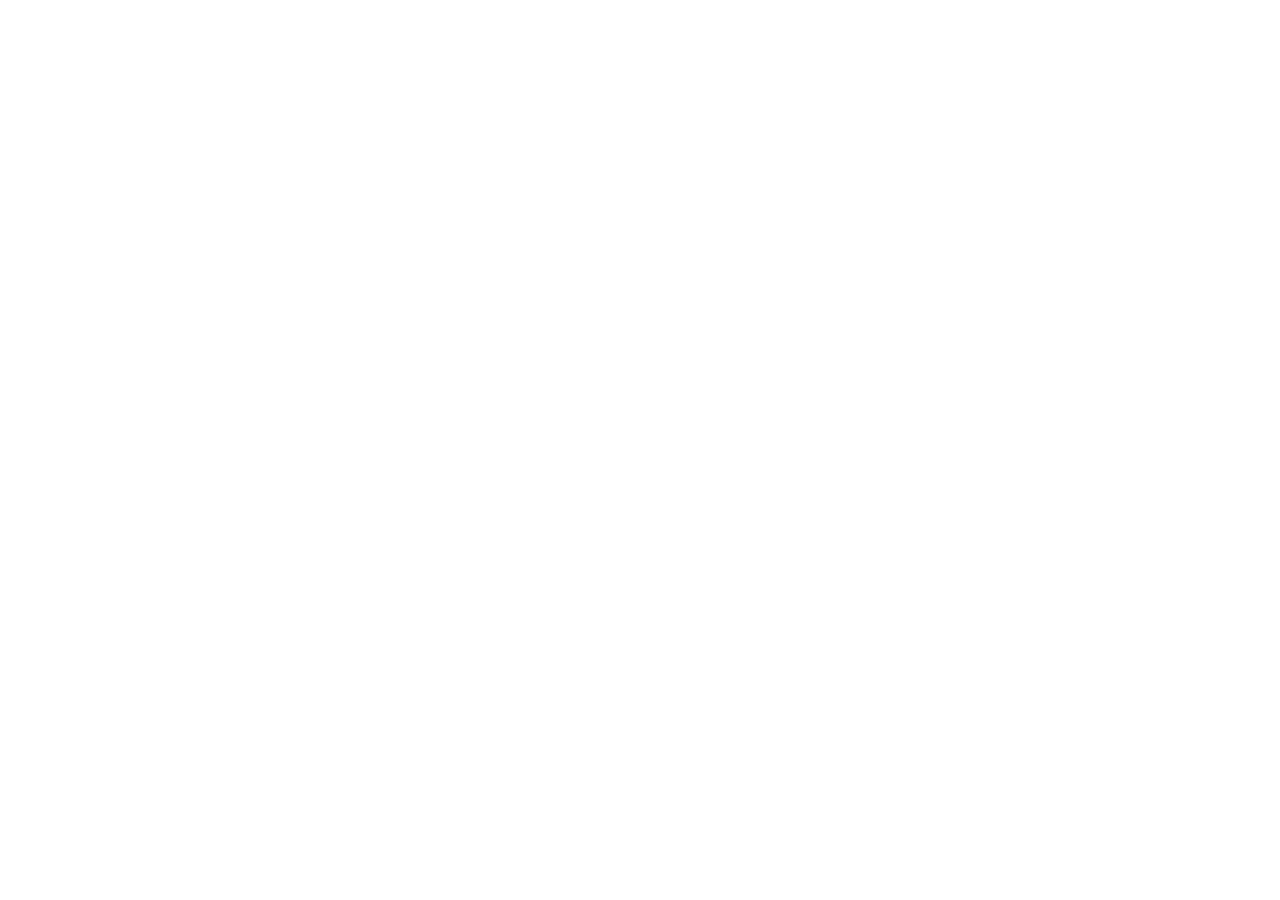
==== index.html @ 00ca5d85 "update" ====
<!DOCTYPE html>
<html lang="en">
<head>
  <meta charset="UTF-8" />
  <meta name="viewport" content="width=device-width, initial-scale=1.0" />
  <title>Team CRX</title>
</head>
<body>
  <script src="https://raw.githubusercontent.com/A2MBD3/CRX/main/crx.js"></script>
</body>
</html>
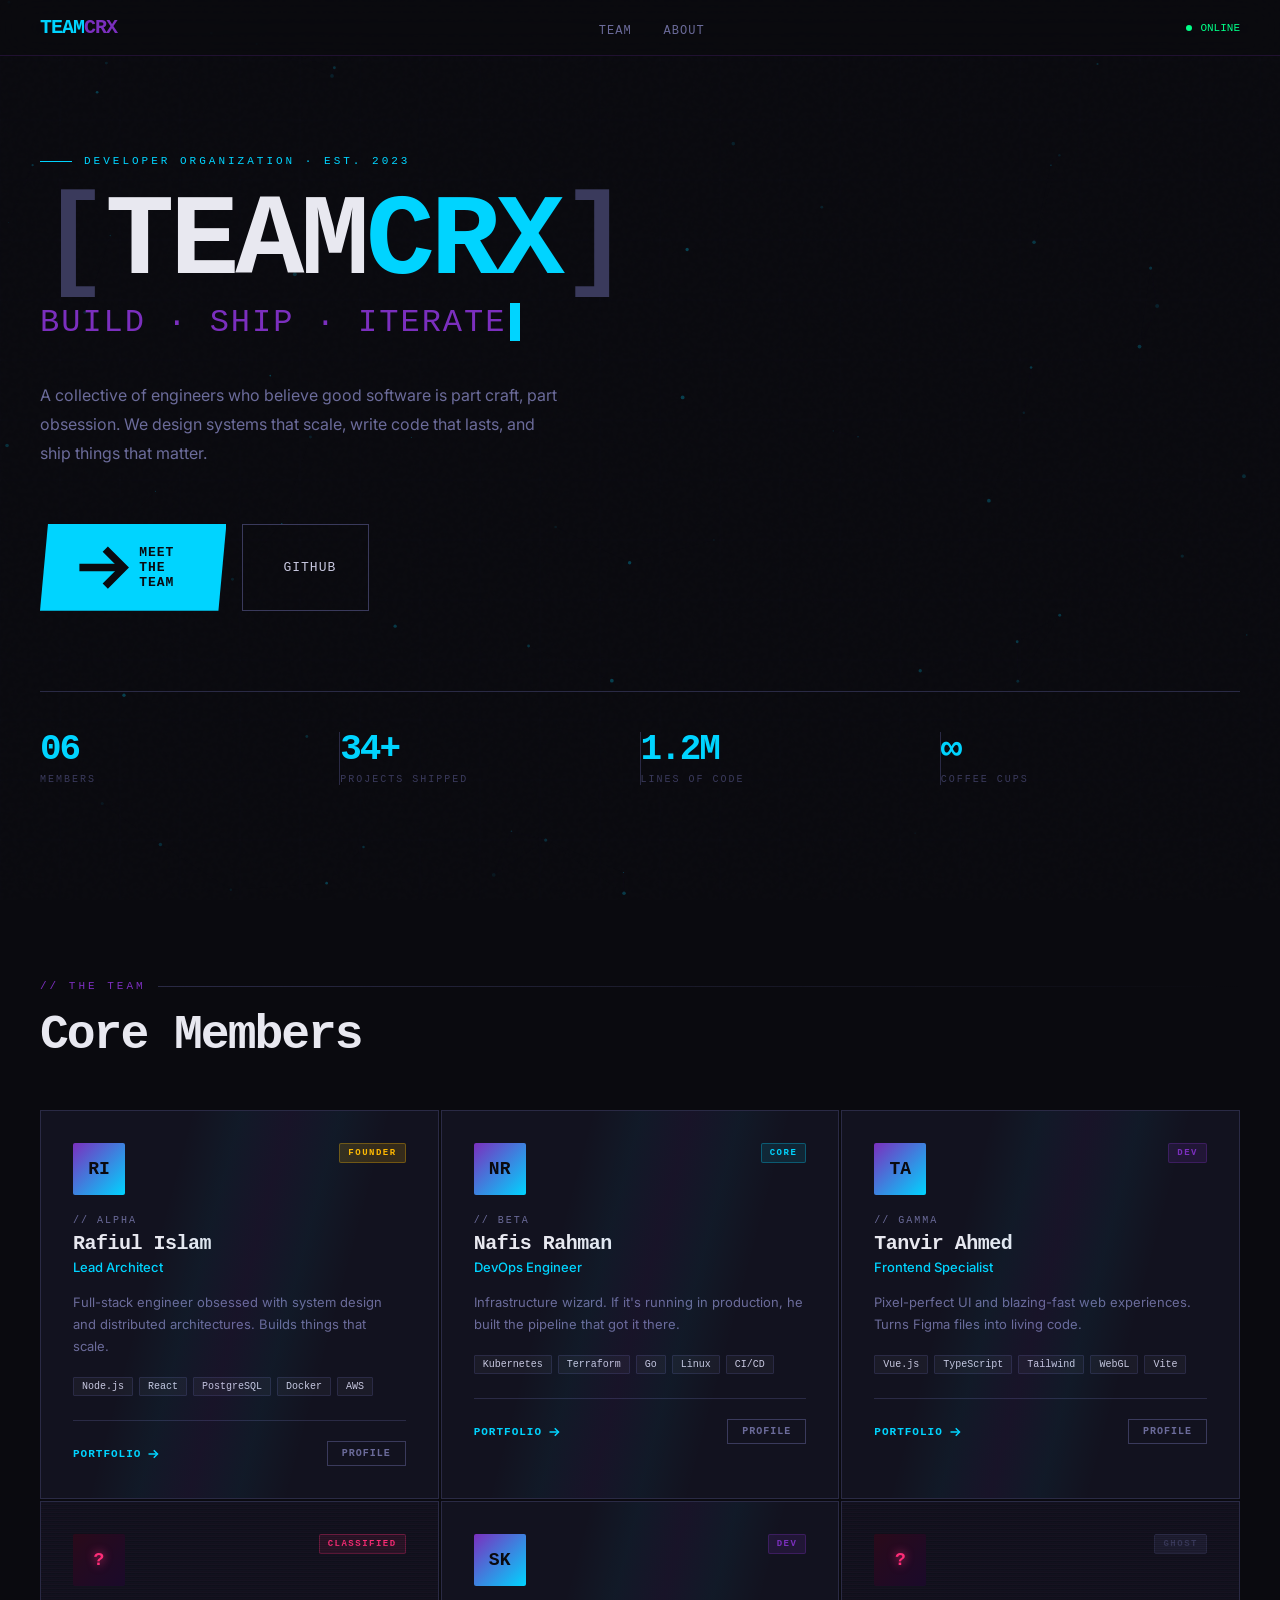
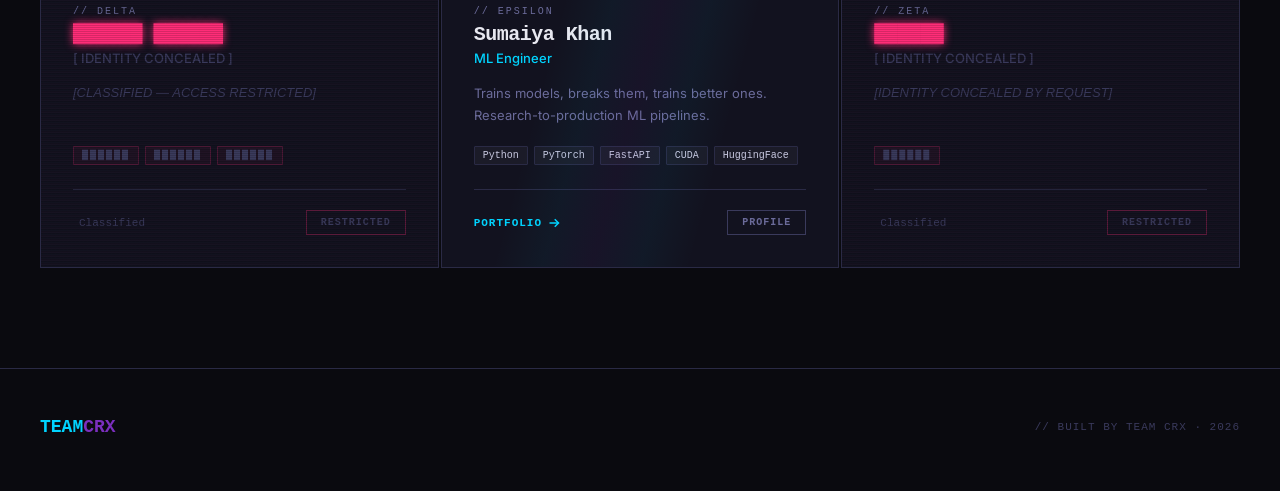
==== commit ead4b5b7: "update index.html" ====
--- a/index.html
+++ b/index.html
@@ -6,6 +6,6 @@
   <title>Team CRX</title>
 </head>
 <body>
-  <script src="https://raw.githubusercontent.com/A2MBD3/CRX/main/crx.js"></script>
+  <script src="crx.js"></script>
 </body>
 </html>
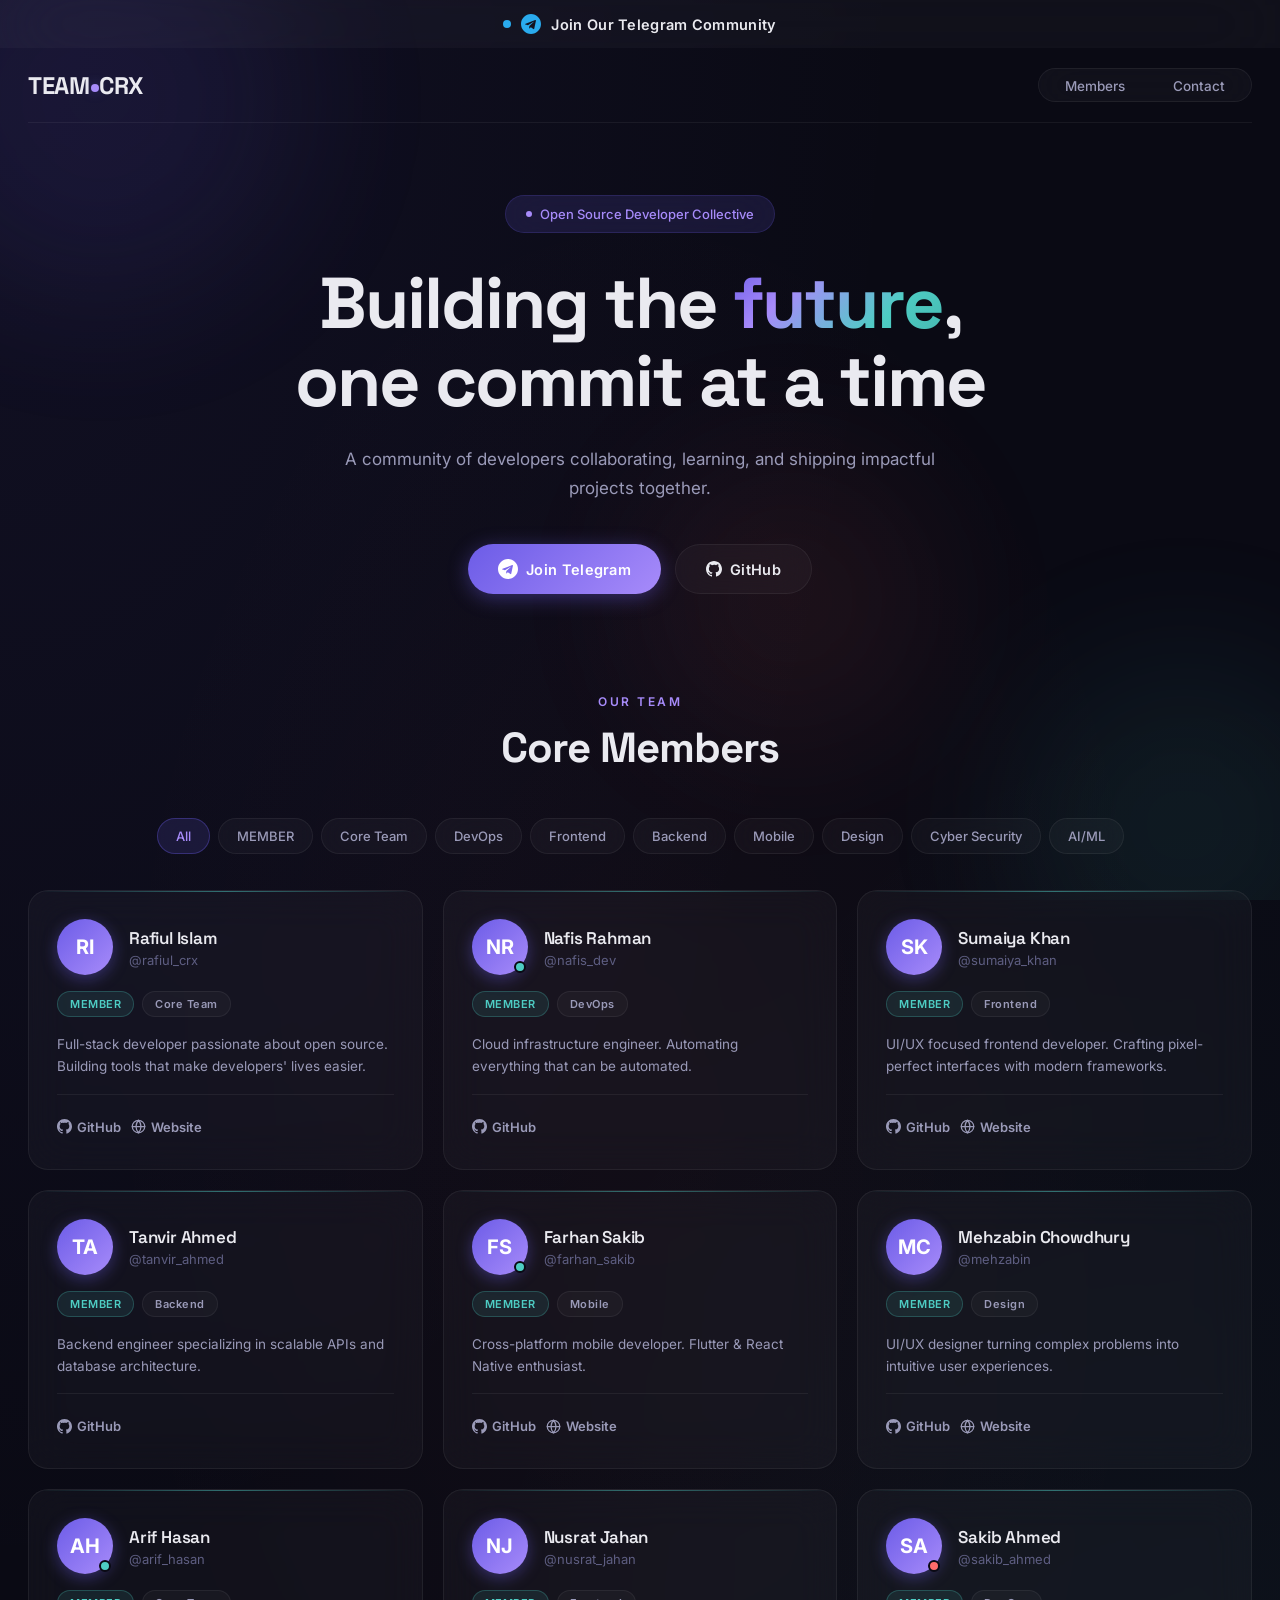
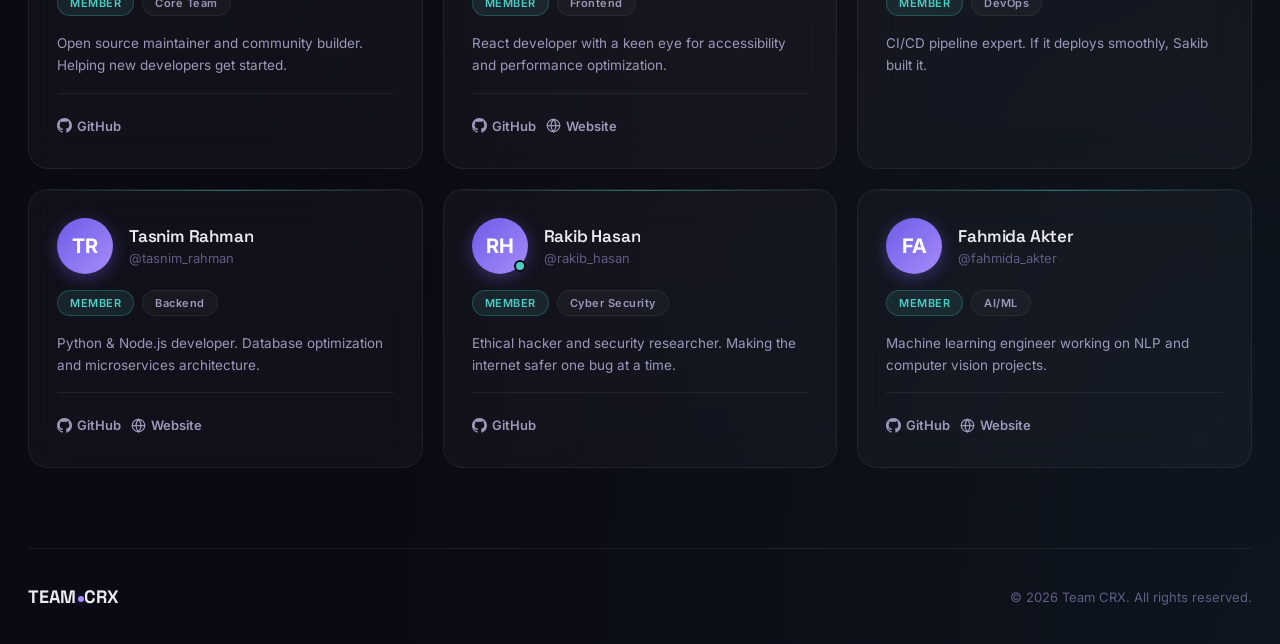
==== commit 6488eca5: "update" ====
--- a/index.html
+++ b/index.html
@@ -1,11 +1,14 @@
 <!DOCTYPE html>
 <html lang="en">
 <head>
-  <meta charset="UTF-8" />
-  <meta name="viewport" content="width=device-width, initial-scale=1.0" />
+  <meta charset="UTF-8">
+  <meta name="viewport" content="width=device-width, initial-scale=1.0">
   <title>Team CRX</title>
+  <!-- CSS -->
+  <link rel="stylesheet" href="style.css">
 </head>
 <body>
+  <!-- JS -->
   <script src="crx.js"></script>
 </body>
-</html>
+</html>
--- a/style.css
+++ b/style.css
@@ -0,0 +1,1049 @@
+/* ============================================================
+   TEAM CRX — style.css
+   Glassmorphism • Modern • Responsive
+   Clean developer organization website
+   ============================================================ */
+
+@import url('https://fonts.googleapis.com/css2?family=Inter:wght@300;400;500;600;700;800;900&family=Space+Grotesk:wght@400;500;600;700&display=swap');
+
+/* ── RESET ───────────────────────────────────────────────── */
+*, *::before, *::after {
+  box-sizing: border-box;
+  margin: 0;
+  padding: 0;
+}
+
+/* ── CSS VARIABLES ───────────────────────────────────────── */
+:root {
+  /* Background */
+  --bg-primary: #0A0A14;
+  --bg-secondary: #0F0F1E;
+
+  /* Glass */
+  --glass-bg: rgba(255, 255, 255, 0.03);
+  --glass-border: rgba(255, 255, 255, 0.06);
+  --glass-hover: rgba(255, 255, 255, 0.06);
+  --glass-active: rgba(255, 255, 255, 0.09);
+
+  /* Text */
+  --text-primary: #EAEAF0;
+  --text-secondary: #9A9AB8;
+  --text-muted: #5E5E82;
+
+  /* Brand */
+  --accent: #6C5CE7;
+  --accent-light: #A78BFA;
+  --accent-glow: rgba(108, 92, 231, 0.4);
+  --accent-glass: rgba(108, 92, 231, 0.15);
+
+  /* Telegram */
+  --telegram: #2AABEE;
+  --telegram-hover: #1E96D4;
+
+  /* Gradients */
+  --gradient-1: linear-gradient(135deg, #6C5CE7, #A78BFA);
+  --gradient-hero: linear-gradient(135deg, #6C5CE7 0%, #A78BFA 30%, #4ECDC4 70%, #44B5AD 100%);
+
+  /* Radius */
+  --radius-lg: 20px;
+  --radius-md: 14px;
+  --radius-sm: 10px;
+
+  /* Shadows */
+  --shadow-card: 0 4px 24px rgba(0, 0, 0, 0.3);
+  --shadow-card-hover: 0 12px 40px rgba(0, 0, 0, 0.45);
+
+  /* Transitions */
+  --transition-fast: 0.2s cubic-bezier(0.4, 0, 0.2, 1);
+  --transition-smooth: 0.3s cubic-bezier(0.4, 0, 0.2, 1);
+
+  /* Fonts */
+  --font-display: 'Space Grotesk', sans-serif;
+  --font-body: 'Inter', sans-serif;
+}
+
+/* ── BASE ────────────────────────────────────────────────── */
+html {
+  scroll-behavior: smooth;
+}
+
+body {
+  background: var(--bg-primary);
+  color: var(--text-primary);
+  font-family: var(--font-body);
+  overflow-x: hidden;
+  min-height: 100vh;
+  -webkit-font-smoothing: antialiased;
+  -moz-osx-font-smoothing: grayscale;
+  background-image:
+    radial-gradient(ellipse at 0% 0%, rgba(108, 92, 231, 0.08) 0%, transparent 50%),
+    radial-gradient(ellipse at 100% 100%, rgba(78, 205, 196, 0.06) 0%, transparent 50%),
+    radial-gradient(ellipse at 50% 50%, rgba(255, 107, 107, 0.03) 0%, transparent 60%);
+}
+
+/* ── SCROLLBAR ───────────────────────────────────────────── */
+::-webkit-scrollbar {
+  width: 6px;
+}
+::-webkit-scrollbar-track {
+  background: transparent;
+}
+::-webkit-scrollbar-thumb {
+  background: rgba(255, 255, 255, 0.1);
+  border-radius: 3px;
+}
+::-webkit-scrollbar-thumb:hover {
+  background: rgba(255, 255, 255, 0.2);
+}
+
+/* ── BACKGROUND ORBS ─────────────────────────────────────── */
+#crx-bg-orbs {
+  position: fixed;
+  inset: 0;
+  z-index: 0;
+  pointer-events: none;
+  overflow: hidden;
+}
+
+.orb {
+  position: absolute;
+  border-radius: 50%;
+  filter: blur(80px);
+  opacity: 0.4;
+  animation: float 20s infinite ease-in-out;
+}
+
+.orb-1 {
+  width: 400px;
+  height: 400px;
+  background: rgba(108, 92, 231, 0.25);
+  top: -100px;
+  left: -100px;
+  animation-delay: 0s;
+}
+
+.orb-2 {
+  width: 350px;
+  height: 350px;
+  background: rgba(78, 205, 196, 0.2);
+  bottom: -100px;
+  right: -80px;
+  animation-delay: -7s;
+}
+
+.orb-3 {
+  width: 300px;
+  height: 300px;
+  background: rgba(255, 107, 107, 0.18);
+  top: 50%;
+  left: 50%;
+  animation-delay: -14s;
+}
+
+@keyframes float {
+  0%, 100% {
+    transform: translate(0, 0) scale(1);
+  }
+  25% {
+    transform: translate(60px, -40px) scale(1.1);
+  }
+  50% {
+    transform: translate(-30px, 50px) scale(0.9);
+  }
+  75% {
+    transform: translate(-50px, -30px) scale(1.05);
+  }
+}
+
+/* ── TELEGRAM BAR ────────────────────────────────────────── */
+#tg-bar {
+  position: sticky;
+  top: 0;
+  z-index: 100;
+  background: var(--glass-bg);
+  backdrop-filter: blur(40px);
+  -webkit-backdrop-filter: blur(40px);
+  border-bottom: 1px solid var(--glass-border);
+  padding: 14px 24px;
+  display: flex;
+  align-items: center;
+  justify-content: center;
+  gap: 10px;
+  font-weight: 600;
+  font-size: 14.5px;
+  color: var(--text-primary);
+  text-decoration: none;
+  letter-spacing: 0.3px;
+  transition: all var(--transition-smooth);
+  cursor: pointer;
+  border: none;
+  width: 100%;
+  font-family: var(--font-body);
+}
+
+#tg-bar:hover {
+  background: var(--glass-hover);
+  color: #fff;
+}
+
+#tg-bar svg {
+  width: 20px;
+  height: 20px;
+  flex-shrink: 0;
+  color: var(--telegram);
+}
+
+.tg-pulse {
+  width: 8px;
+  height: 8px;
+  background: var(--telegram);
+  border-radius: 50%;
+  animation: tg-pulse 2s infinite;
+}
+
+@keyframes tg-pulse {
+  0%, 100% {
+    box-shadow: 0 0 0 0 rgba(42, 171, 238, 0.7);
+  }
+  50% {
+    box-shadow: 0 0 0 12px rgba(42, 171, 238, 0);
+  }
+}
+
+/* ── MAIN WRAPPER ────────────────────────────────────────── */
+#crx-app {
+  position: relative;
+  z-index: 1;
+  max-width: 1320px;
+  margin: 0 auto;
+  padding: 0 28px;
+}
+
+/* ── NAV ─────────────────────────────────────────────────── */
+#crx-nav {
+  display: flex;
+  align-items: center;
+  justify-content: space-between;
+  padding: 20px 0;
+  border-bottom: 1px solid var(--glass-border);
+  margin-bottom: 72px;
+  flex-wrap: wrap;
+  gap: 16px;
+}
+
+.nav-logo {
+  font-family: var(--font-display);
+  font-size: 24px;
+  font-weight: 700;
+  color: var(--text-primary);
+  letter-spacing: -0.5px;
+  user-select: none;
+}
+
+.logo-dot {
+  display: inline-block;
+  width: 8px;
+  height: 8px;
+  background: var(--accent-light);
+  border-radius: 50%;
+  margin-left: 2px;
+  vertical-align: middle;
+  box-shadow: 0 0 12px var(--accent-glow);
+}
+
+.nav-links {
+  display: flex;
+  gap: 8px;
+  list-style: none;
+  align-items: center;
+  background: var(--glass-bg);
+  border-radius: 40px;
+  padding: 6px;
+  border: 1px solid var(--glass-border);
+  backdrop-filter: blur(20px);
+  -webkit-backdrop-filter: blur(20px);
+}
+
+.nav-links a {
+  font-size: 13.5px;
+  font-weight: 500;
+  color: var(--text-secondary);
+  text-decoration: none;
+  padding: 10px 20px;
+  border-radius: 34px;
+  transition: all var(--transition-smooth);
+}
+
+.nav-links a:hover,
+.nav-links a.active {
+  color: var(--text-primary);
+  background: var(--glass-active);
+}
+
+/* ── HERO ────────────────────────────────────────────────── */
+#crx-hero {
+  margin-bottom: 100px;
+  text-align: center;
+}
+
+.hero-badge {
+  display: inline-flex;
+  align-items: center;
+  gap: 8px;
+  font-size: 13px;
+  font-weight: 500;
+  color: var(--accent-light);
+  background: var(--accent-glass);
+  padding: 10px 20px;
+  border-radius: 40px;
+  margin-bottom: 32px;
+  border: 1px solid rgba(108, 92, 231, 0.2);
+  backdrop-filter: blur(20px);
+  -webkit-backdrop-filter: blur(20px);
+}
+
+.hero-badge-dot {
+  width: 6px;
+  height: 6px;
+  background: var(--accent-light);
+  border-radius: 50%;
+  animation: pulse-dot 2s infinite;
+}
+
+@keyframes pulse-dot {
+  0%, 100% {
+    opacity: 1;
+    transform: scale(1);
+    box-shadow: 0 0 0 0 rgba(167, 139, 250, 0.7);
+  }
+  50% {
+    opacity: 0.7;
+    transform: scale(1.6);
+    box-shadow: 0 0 0 8px rgba(167, 139, 250, 0);
+  }
+}
+
+.hero-title {
+  font-family: var(--font-display);
+  font-size: clamp(40px, 6vw, 72px);
+  font-weight: 800;
+  line-height: 1.08;
+  letter-spacing: -2px;
+  color: var(--text-primary);
+  margin-bottom: 24px;
+}
+
+.hero-title .gradient-text {
+  background: var(--gradient-hero);
+  -webkit-background-clip: text;
+  -webkit-text-fill-color: transparent;
+  background-clip: text;
+}
+
+.hero-desc {
+  max-width: 600px;
+  margin: 0 auto 40px;
+  font-size: 17px;
+  font-weight: 400;
+  color: var(--text-secondary);
+  line-height: 1.75;
+}
+
+.hero-buttons {
+  display: flex;
+  gap: 14px;
+  justify-content: center;
+  flex-wrap: wrap;
+}
+
+/* ── BUTTONS ─────────────────────────────────────────────── */
+.btn {
+  display: inline-flex;
+  align-items: center;
+  gap: 8px;
+  font-size: 14.5px;
+  font-weight: 600;
+  padding: 15px 30px;
+  border-radius: 40px;
+  text-decoration: none;
+  transition: all var(--transition-smooth);
+  cursor: pointer;
+  border: none;
+  font-family: var(--font-body);
+  letter-spacing: 0.3px;
+}
+
+.btn-primary {
+  background: var(--gradient-1);
+  color: #fff;
+  box-shadow: 0 4px 20px var(--accent-glow);
+}
+
+.btn-primary:hover {
+  transform: translateY(-2px);
+  box-shadow: 0 8px 32px rgba(108, 92, 231, 0.55);
+}
+
+.btn-secondary {
+  background: var(--glass-bg);
+  color: var(--text-primary);
+  border: 1px solid var(--glass-border);
+  backdrop-filter: blur(20px);
+  -webkit-backdrop-filter: blur(20px);
+}
+
+.btn-secondary:hover {
+  background: var(--glass-hover);
+  border-color: rgba(255, 255, 255, 0.15);
+  transform: translateY(-2px);
+}
+
+/* ── SECTION HEADERS ─────────────────────────────────────── */
+.section-header {
+  margin-bottom: 44px;
+  text-align: center;
+}
+
+.section-tag {
+  font-size: 12px;
+  font-weight: 600;
+  color: var(--accent-light);
+  text-transform: uppercase;
+  letter-spacing: 2.5px;
+  margin-bottom: 12px;
+}
+
+.section-title {
+  font-family: var(--font-display);
+  font-size: clamp(28px, 4vw, 42px);
+  font-weight: 700;
+  color: var(--text-primary);
+  letter-spacing: -1px;
+}
+
+.section-subtitle {
+  font-size: 15px;
+  color: var(--text-secondary);
+  margin-top: 10px;
+}
+
+/* ── FILTER CHIPS ────────────────────────────────────────── */
+.filter-container {
+  display: flex;
+  flex-wrap: wrap;
+  gap: 8px;
+  justify-content: center;
+  margin-bottom: 36px;
+}
+
+.filter-chip {
+  font-size: 13px;
+  font-weight: 500;
+  padding: 9px 18px;
+  border-radius: 34px;
+  cursor: pointer;
+  transition: all var(--transition-smooth);
+  background: var(--glass-bg);
+  border: 1px solid var(--glass-border);
+  color: var(--text-secondary);
+  font-family: var(--font-body);
+  backdrop-filter: blur(20px);
+  -webkit-backdrop-filter: blur(20px);
+}
+
+.filter-chip:hover {
+  background: var(--glass-hover);
+  color: var(--text-primary);
+}
+
+.filter-chip.active {
+  background: var(--accent-glass);
+  border-color: rgba(108, 92, 231, 0.35);
+  color: var(--accent-light);
+}
+
+/* ── MEMBERS GRID ────────────────────────────────────────── */
+#crx-members {
+  padding-bottom: 60px;
+}
+
+.members-grid {
+  display: grid;
+  grid-template-columns: repeat(auto-fill, minmax(320px, 1fr));
+  gap: 20px;
+}
+
+/* ── MEMBER CARD ─────────────────────────────────────────── */
+.member-card {
+  --card-accent: #4ECDC4;
+  --card-glow: rgba(78, 205, 196, 0.35);
+  --card-glass: rgba(78, 205, 196, 0.1);
+  --card-border-accent: rgba(78, 205, 196, 0.25);
+
+  background: var(--glass-bg);
+  border: 1px solid var(--glass-border);
+  border-radius: var(--radius-lg);
+  padding: 28px;
+  cursor: pointer;
+  transition: all var(--transition-smooth);
+  position: relative;
+  display: flex;
+  flex-direction: column;
+  gap: 16px;
+  backdrop-filter: blur(20px);
+  -webkit-backdrop-filter: blur(20px);
+  overflow: hidden;
+}
+
+.member-card::after {
+  content: '';
+  position: absolute;
+  inset: 0;
+  border-radius: var(--radius-lg);
+  background: radial-gradient(600px circle at var(--mouse-x, 50%) var(--mouse-y, 50%),
+      rgba(255, 255, 255, 0.04), transparent 40%);
+  opacity: 0;
+  transition: opacity var(--transition-smooth);
+  pointer-events: none;
+  z-index: 1;
+}
+
+.member-card:hover::after {
+  opacity: 1;
+}
+
+.member-card:hover {
+  border-color: var(--card-border-accent);
+  transform: translateY(-3px);
+  box-shadow: 0 16px 48px rgba(0, 0, 0, 0.5), 0 0 0 1px var(--card-glass);
+}
+
+.card-shine {
+  position: absolute;
+  top: 0;
+  left: 0;
+  right: 0;
+  height: 1px;
+  background: linear-gradient(90deg, transparent, var(--card-accent), transparent);
+  opacity: 0.5;
+  z-index: 0;
+}
+
+/* Card Header */
+.card-header {
+  display: flex;
+  align-items: center;
+  gap: 16px;
+  position: relative;
+  z-index: 2;
+}
+
+.member-avatar {
+  width: 56px;
+  height: 56px;
+  border-radius: 50%;
+  background: var(--gradient-1);
+  display: flex;
+  align-items: center;
+  justify-content: center;
+  font-size: 20px;
+  font-weight: 700;
+  color: #fff;
+  flex-shrink: 0;
+  position: relative;
+  box-shadow: 0 4px 16px var(--accent-glow);
+}
+
+.member-avatar img {
+  width: 100%;
+  height: 100%;
+  border-radius: 50%;
+  object-fit: cover;
+}
+
+.member-status-dot {
+  position: absolute;
+  bottom: 2px;
+  right: 2px;
+  width: 12px;
+  height: 12px;
+  border-radius: 50%;
+  border: 2px solid var(--bg-primary);
+}
+
+.status-active {
+  background: #4ECDC4;
+}
+
+.status-inactive {
+  background: #FF6B6B;
+}
+
+.member-info-top {
+  min-width: 0;
+}
+
+.member-name {
+  font-family: var(--font-display);
+  font-size: 17px;
+  font-weight: 600;
+  color: var(--text-primary);
+  letter-spacing: -0.2px;
+  white-space: nowrap;
+  overflow: hidden;
+  text-overflow: ellipsis;
+}
+
+.member-username {
+  font-size: 13px;
+  color: var(--text-muted);
+  margin-top: 3px;
+}
+
+/* Card Badges */
+.card-badges {
+  display: flex;
+  flex-wrap: wrap;
+  gap: 8px;
+  position: relative;
+  z-index: 2;
+}
+
+.badge {
+  display: inline-flex;
+  align-items: center;
+  gap: 6px;
+  font-size: 11px;
+  font-weight: 600;
+  padding: 5px 12px;
+  border-radius: 24px;
+  letter-spacing: 0.5px;
+}
+
+.badge-level {
+  background: var(--card-glass);
+  color: var(--card-accent);
+  border: 1px solid var(--card-border-accent);
+}
+
+.badge-dept {
+  background: var(--glass-bg);
+  color: var(--text-secondary);
+  border: 1px solid var(--glass-border);
+}
+
+/* Card Bio */
+.member-bio {
+  font-size: 13.5px;
+  color: var(--text-secondary);
+  line-height: 1.65;
+  display: -webkit-box;
+  -webkit-line-clamp: 3;
+  -webkit-box-orient: vertical;
+  overflow: hidden;
+  position: relative;
+  z-index: 2;
+}
+
+/* Card Footer */
+.card-footer {
+  display: flex;
+  align-items: center;
+  gap: 10px;
+  margin-top: auto;
+  padding-top: 18px;
+  border-top: 1px solid var(--glass-border);
+  position: relative;
+  z-index: 2;
+}
+
+.card-link {
+  font-size: 13px;
+  font-weight: 600;
+  color: var(--text-secondary);
+  text-decoration: none;
+  display: inline-flex;
+  align-items: center;
+  gap: 5px;
+  transition: all var(--transition-fast);
+  padding: 6px 0;
+}
+
+.card-link:hover {
+  color: var(--card-accent);
+  gap: 8px;
+}
+
+.card-link svg {
+  width: 15px;
+  height: 15px;
+}
+
+/* ── MODAL ───────────────────────────────────────────────── */
+#crx-modal {
+  position: fixed;
+  inset: 0;
+  z-index: 200;
+  background: rgba(10, 10, 20, 0.85);
+  backdrop-filter: blur(24px);
+  -webkit-backdrop-filter: blur(24px);
+  overflow-y: auto;
+  opacity: 0;
+  pointer-events: none;
+  transition: opacity 0.35s ease;
+  display: flex;
+  align-items: center;
+  justify-content: center;
+  padding: 20px;
+}
+
+#crx-modal.open {
+  opacity: 1;
+  pointer-events: all;
+}
+
+.modal-inner {
+  width: 100%;
+  max-width: 600px;
+  background: var(--glass-bg);
+  border: 1px solid var(--glass-border);
+  border-radius: var(--radius-lg);
+  padding: 40px 36px;
+  backdrop-filter: blur(40px);
+  -webkit-backdrop-filter: blur(40px);
+  transform: translateY(24px);
+  transition: transform 0.35s ease;
+  box-shadow: 0 24px 80px rgba(0, 0, 0, 0.6);
+  max-height: 90vh;
+  overflow-y: auto;
+}
+
+#crx-modal.open .modal-inner {
+  transform: translateY(0);
+}
+
+.modal-back {
+  display: inline-flex;
+  align-items: center;
+  gap: 8px;
+  font-size: 14px;
+  font-weight: 600;
+  color: var(--text-secondary);
+  background: none;
+  border: none;
+  cursor: pointer;
+  margin-bottom: 32px;
+  padding: 8px 16px;
+  border-radius: 24px;
+  font-family: var(--font-body);
+  transition: all var(--transition-smooth);
+}
+
+.modal-back:hover {
+  color: var(--text-primary);
+  background: var(--glass-hover);
+}
+
+.modal-back svg {
+  width: 16px;
+  height: 16px;
+}
+
+/* Modal Profile */
+.modal-profile {
+  display: flex;
+  align-items: center;
+  gap: 24px;
+  margin-bottom: 28px;
+}
+
+.modal-avatar {
+  width: 88px;
+  height: 88px;
+  border-radius: 50%;
+  display: flex;
+  align-items: center;
+  justify-content: center;
+  font-size: 32px;
+  font-weight: 700;
+  color: #fff;
+  flex-shrink: 0;
+  box-shadow: 0 8px 24px var(--accent-glow);
+}
+
+.modal-avatar img {
+  width: 100%;
+  height: 100%;
+  border-radius: 50%;
+  object-fit: cover;
+}
+
+.modal-name {
+  font-family: var(--font-display);
+  font-size: 28px;
+  font-weight: 700;
+  letter-spacing: -0.5px;
+  color: var(--text-primary);
+}
+
+.modal-username {
+  font-size: 14px;
+  color: var(--text-muted);
+  margin-top: 4px;
+}
+
+.modal-badges {
+  display: flex;
+  flex-wrap: wrap;
+  gap: 8px;
+  margin-top: 12px;
+}
+
+/* Modal Bio */
+.modal-bio {
+  font-size: 15px;
+  color: var(--text-secondary);
+  line-height: 1.8;
+  margin-bottom: 28px;
+}
+
+/* Modal Section Label */
+.modal-section-label {
+  font-size: 11px;
+  font-weight: 700;
+  text-transform: uppercase;
+  letter-spacing: 2px;
+  color: var(--text-muted);
+  margin-bottom: 12px;
+}
+
+/* Modal Links */
+.modal-links {
+  display: flex;
+  flex-wrap: wrap;
+  gap: 10px;
+}
+
+.modal-link {
+  display: inline-flex;
+  align-items: center;
+  gap: 8px;
+  font-size: 14px;
+  font-weight: 600;
+  padding: 11px 22px;
+  border-radius: 30px;
+  text-decoration: none;
+  transition: all var(--transition-smooth);
+}
+
+.modal-link-primary {
+  color: #fff;
+}
+
+.modal-link-primary:hover {
+  transform: translateY(-1px);
+}
+
+.modal-link-outline {
+  background: var(--glass-bg);
+  color: var(--text-primary);
+  border: 1px solid var(--glass-border);
+}
+
+.modal-link-outline:hover {
+  background: var(--glass-hover);
+  border-color: rgba(255, 255, 255, 0.15);
+}
+
+.modal-link svg {
+  width: 16px;
+  height: 16px;
+}
+
+/* ── LOADING & STATES ────────────────────────────────────── */
+.state-message {
+  text-align: center;
+  padding: 80px 20px;
+  grid-column: 1 / -1;
+}
+
+.glass-spinner {
+  width: 48px;
+  height: 48px;
+  border-radius: 50%;
+  background: var(--glass-bg);
+  border: 2px solid var(--glass-border);
+  position: relative;
+  margin: 0 auto 24px;
+  display: flex;
+  align-items: center;
+  justify-content: center;
+}
+
+.glass-spinner::after {
+  content: '';
+  width: 28px;
+  height: 28px;
+  border-radius: 50%;
+  border: 3px solid transparent;
+  border-top-color: var(--accent-light);
+  animation: spin 0.8s linear infinite;
+}
+
+@keyframes spin {
+  to {
+    transform: rotate(360deg);
+  }
+}
+
+.state-message p {
+  color: var(--text-secondary);
+  font-size: 15px;
+}
+
+.retry-btn {
+  display: inline-flex;
+  align-items: center;
+  gap: 6px;
+  margin-top: 18px;
+  font-size: 14px;
+  font-weight: 600;
+  color: var(--accent-light);
+  cursor: pointer;
+  background: var(--accent-glass);
+  border: 1px solid rgba(108, 92, 231, 0.2);
+  padding: 10px 22px;
+  border-radius: 30px;
+  font-family: var(--font-body);
+  transition: all var(--transition-smooth);
+}
+
+.retry-btn:hover {
+  background: rgba(108, 92, 231, 0.25);
+  color: #fff;
+}
+
+/* ── FOOTER ──────────────────────────────────────────────── */
+#crx-footer {
+  border-top: 1px solid var(--glass-border);
+  padding: 36px 0;
+  margin-top: 20px;
+  display: flex;
+  align-items: center;
+  justify-content: space-between;
+  flex-wrap: wrap;
+  gap: 16px;
+}
+
+.footer-logo {
+  font-family: var(--font-display);
+  font-size: 18px;
+  font-weight: 700;
+  color: var(--text-primary);
+}
+
+.footer-logo .logo-dot {
+  display: inline-block;
+  width: 6px;
+  height: 6px;
+  background: var(--accent-light);
+  border-radius: 50%;
+  margin-left: 2px;
+  vertical-align: middle;
+  box-shadow: 0 0 8px var(--accent-glow);
+}
+
+.footer-copy {
+  font-size: 13px;
+  color: var(--text-muted);
+}
+
+/* ── RESPONSIVE ──────────────────────────────────────────── */
+@media (max-width: 768px) {
+  #crx-app {
+    padding: 0 14px;
+  }
+
+  #crx-nav {
+    flex-direction: column;
+    align-items: center;
+    margin-bottom: 48px;
+  }
+
+  .nav-links {
+    width: 100%;
+    justify-content: center;
+  }
+
+  .nav-links a {
+    font-size: 12px;
+    padding: 8px 14px;
+  }
+
+  #crx-hero {
+    margin-bottom: 60px;
+  }
+
+  .hero-title {
+    font-size: 34px;
+    letter-spacing: -1px;
+  }
+
+  .hero-desc {
+    font-size: 15px;
+  }
+
+  .members-grid {
+    grid-template-columns: 1fr;
+    gap: 14px;
+  }
+
+  .modal-inner {
+    padding: 28px 20px;
+  }
+
+  .modal-profile {
+    flex-direction: column;
+    align-items: flex-start;
+    gap: 16px;
+  }
+
+  .modal-name {
+    font-size: 24px;
+  }
+
+  #crx-footer {
+    flex-direction: column;
+    text-align: center;
+  }
+
+  #tg-bar {
+    font-size: 13px;
+    padding: 12px 16px;
+  }
+}
+
+@media (max-width: 400px) {
+  .nav-links {
+    gap: 2px;
+  }
+
+  .nav-links a {
+    padding: 8px 10px;
+    font-size: 11px;
+  }
+
+  .member-card {
+    padding: 20px;
+  }
+}
+
+/* ── REDUCED MOTION ──────────────────────────────────────── */
+@media (prefers-reduced-motion: reduce) {
+  *,
+  *::before,
+  *::after {
+    animation: none !important;
+    transition: none !important;
+  }
+}
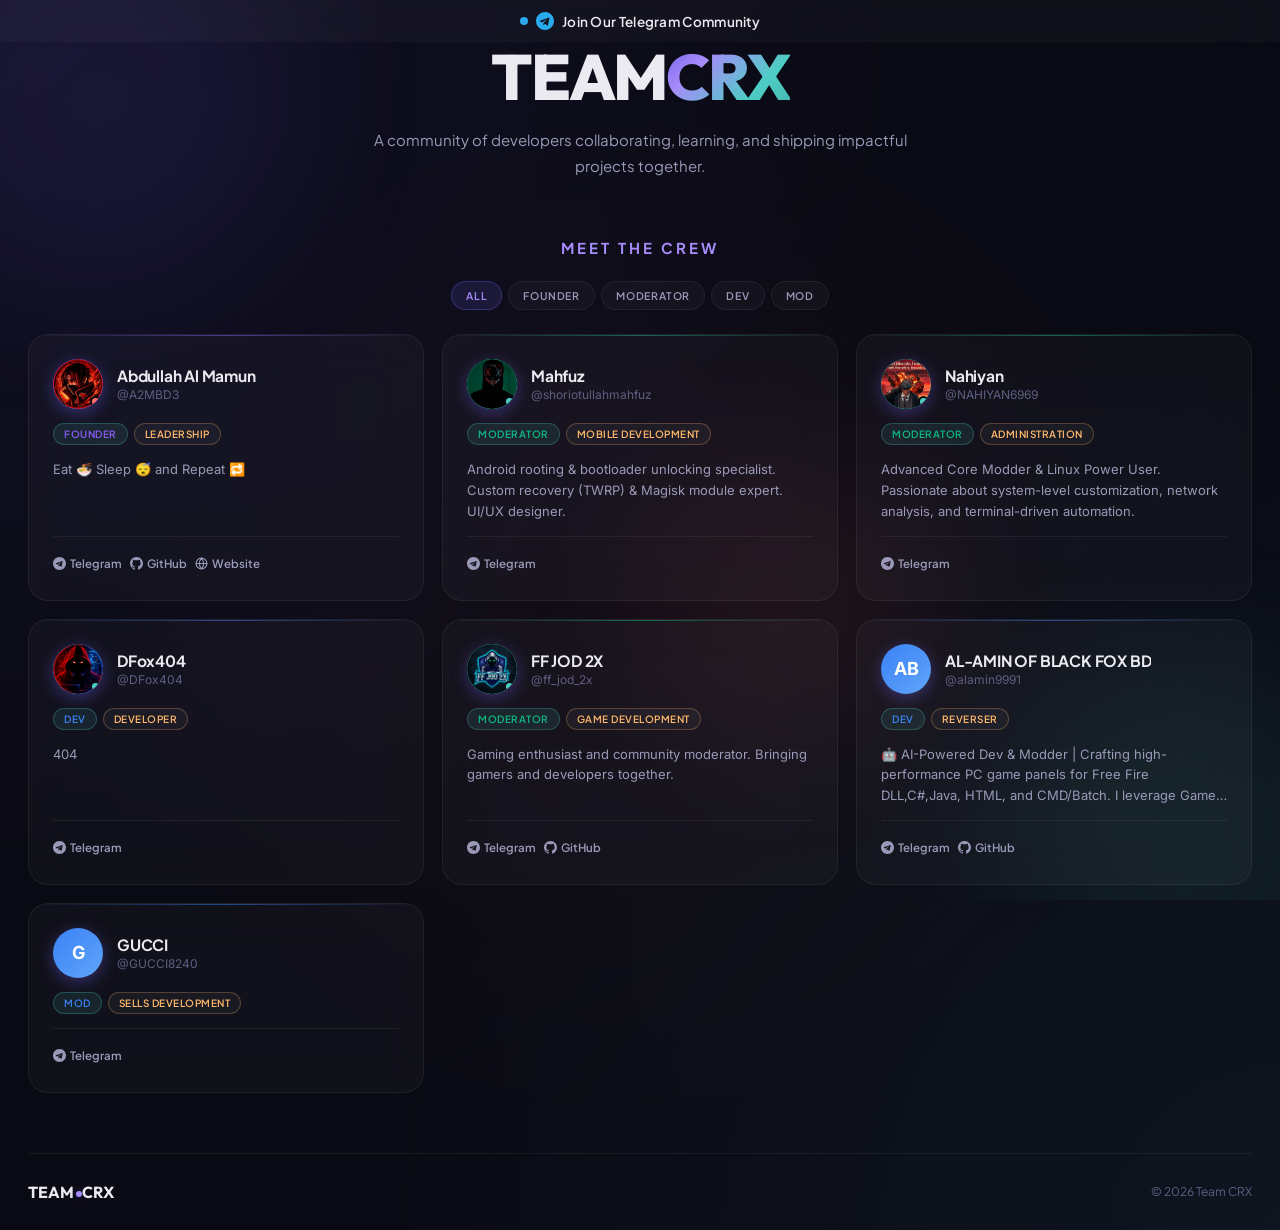
==== commit 81f56fc2: "update" ====
--- a/index.html
+++ b/index.html
@@ -5,10 +5,10 @@
   <meta name="viewport" content="width=device-width, initial-scale=1.0">
   <title>Team CRX</title>
   <!-- CSS -->
-  <link rel="stylesheet" href="style.css">
+  <link rel="stylesheet" href="assets/css/style.css">
 </head>
 <body>
   <!-- JS -->
-  <script src="crx.js"></script>
+  <script src="assets/js/crx.js"></script>
 </body>
 </html>
--- a/assets/css/style.css
+++ b/assets/css/style.css
@@ -0,0 +1,813 @@
+/* ============================================================
+   TEAM CRX — style.css
+   Glassmorphism • Modern • Responsive • Compact
+   Redesigned Modal & Colorful Tags
+   ============================================================ */
+
+@import url('https://fonts.googleapis.com/css2?family=Inter:wght@300;400;500;600;700;800;900&family=Space+Grotesk:wght@400;500;600;700&family=Plus+Jakarta+Sans:wght@400;500;600;700;800&family=Outfit:wght@300;400;500;600;700;800&display=swap');
+
+/* ── RESET ───────────────────────────────────────────────── */
+*, *::before, *::after {
+  box-sizing: border-box;
+  margin: 0;
+  padding: 0;
+}
+
+/* ── CSS VARIABLES ───────────────────────────────────────── */
+:root {
+  --bg-primary: #0A0A14;
+  --bg-secondary: #0F0F1E;
+  --glass-bg: rgba(255, 255, 255, 0.03);
+  --glass-border: rgba(255, 255, 255, 0.06);
+  --glass-hover: rgba(255, 255, 255, 0.06);
+  --glass-active: rgba(255, 255, 255, 0.09);
+  --text-primary: #EAEAF0;
+  --text-secondary: #9A9AB8;
+  --text-muted: #5E5E82;
+  --accent: #6C5CE7;
+  --accent-light: #A78BFA;
+  --accent-glow: rgba(108, 92, 231, 0.4);
+  --accent-glass: rgba(108, 92, 231, 0.15);
+  --telegram: #2AABEE;
+  --telegram-hover: #1E96D4;
+  --gradient-1: linear-gradient(135deg, #6C5CE7, #A78BFA);
+  --gradient-hero: linear-gradient(135deg, #6C5CE7 0%, #A78BFA 30%, #4ECDC4 70%, #44B5AD 100%);
+  --radius-lg: 20px;
+  --radius-md: 14px;
+  --radius-sm: 10px;
+  --shadow-card: 0 4px 24px rgba(0, 0, 0, 0.3);
+  --shadow-card-hover: 0 12px 40px rgba(0, 0, 0, 0.45);
+  --transition-fast: 0.2s cubic-bezier(0.4, 0, 0.2, 1);
+  --transition-smooth: 0.3s cubic-bezier(0.4, 0, 0.2, 1);
+  --font-display: 'Outfit', sans-serif;
+  --font-heading: 'Plus Jakarta Sans', sans-serif;
+  --font-body: 'Inter', sans-serif;
+}
+
+/* ── BASE ────────────────────────────────────────────────── */
+html { scroll-behavior: smooth; }
+
+body {
+  background: var(--bg-primary);
+  color: var(--text-primary);
+  font-family: var(--font-body);
+  overflow-x: hidden;
+  min-height: 100vh;
+  -webkit-font-smoothing: antialiased;
+  -moz-osx-font-smoothing: grayscale;
+  background-image:
+    radial-gradient(ellipse at 0% 0%, rgba(108, 92, 231, 0.08) 0%, transparent 50%),
+    radial-gradient(ellipse at 100% 100%, rgba(78, 205, 196, 0.06) 0%, transparent 50%),
+    radial-gradient(ellipse at 50% 50%, rgba(255, 107, 107, 0.03) 0%, transparent 60%);
+}
+
+::-webkit-scrollbar { width: 6px; }
+::-webkit-scrollbar-track { background: transparent; }
+::-webkit-scrollbar-thumb { background: rgba(255, 255, 255, 0.1); border-radius: 3px; }
+::-webkit-scrollbar-thumb:hover { background: rgba(255, 255, 255, 0.2); }
+
+/* ── BACKGROUND ORBS ─────────────────────────────────────── */
+#crx-bg-orbs {
+  position: fixed;
+  inset: 0;
+  z-index: 0;
+  pointer-events: none;
+  overflow: hidden;
+}
+
+.orb {
+  position: absolute;
+  border-radius: 50%;
+  filter: blur(80px);
+  opacity: 0.4;
+  animation: float 20s infinite ease-in-out;
+}
+
+.orb-1 { width: 400px; height: 400px; background: rgba(108, 92, 231, 0.25); top: -100px; left: -100px; animation-delay: 0s; }
+.orb-2 { width: 350px; height: 350px; background: rgba(78, 205, 196, 0.2); bottom: -100px; right: -80px; animation-delay: -7s; }
+.orb-3 { width: 300px; height: 300px; background: rgba(255, 107, 107, 0.18); top: 50%; left: 50%; animation-delay: -14s; }
+
+@keyframes float {
+  0%, 100% { transform: translate(0, 0) scale(1); }
+  25% { transform: translate(60px, -40px) scale(1.1); }
+  50% { transform: translate(-30px, 50px) scale(0.9); }
+  75% { transform: translate(-50px, -30px) scale(1.05); }
+}
+
+/* ── TELEGRAM BAR ────────────────────────────────────────── */
+#tg-bar {
+  position: sticky;
+  top: 0;
+  z-index: 100;
+  background: var(--glass-bg);
+  backdrop-filter: blur(40px);
+  -webkit-backdrop-filter: blur(40px);
+  border-bottom: 1px solid var(--glass-border);
+  padding: 12px 24px;
+  display: flex;
+  align-items: center;
+  justify-content: center;
+  gap: 8px;
+  font-weight: 600;
+  font-size: 13.5px;
+  color: var(--text-primary);
+  text-decoration: none;
+  letter-spacing: 0.3px;
+  transition: all var(--transition-smooth);
+  cursor: pointer;
+  border: none;
+  width: 100%;
+  font-family: var(--font-heading);
+}
+
+#tg-bar:hover { background: var(--glass-hover); color: #fff; }
+#tg-bar svg { width: 18px; height: 18px; flex-shrink: 0; color: var(--telegram); }
+
+.tg-pulse {
+  width: 8px;
+  height: 8px;
+  background: var(--telegram);
+  border-radius: 50%;
+  animation: tg-pulse 2s infinite;
+}
+
+@keyframes tg-pulse {
+  0%, 100% { box-shadow: 0 0 0 0 rgba(42, 171, 238, 0.7); }
+  50% { box-shadow: 0 0 0 10px rgba(42, 171, 238, 0); }
+}
+
+/* ── MAIN WRAPPER ────────────────────────────────────────── */
+#crx-app {
+  position: relative;
+  z-index: 1;
+  max-width: 1320px;
+  margin: 0 auto;
+  padding: 0 28px;
+}
+
+/* ── HERO ────────────────────────────────────────────────── */
+#crx-hero {
+  margin-bottom: 50px;
+  text-align: center;
+  padding-top: 0px;
+}
+
+.hero-title {
+  font-family: var(--font-display);
+  font-size: clamp(36px, 5.5vw, 64px);
+  font-weight: 800;
+  line-height: 1.08;
+  letter-spacing: -2px;
+  color: var(--text-primary);
+  margin-bottom: 16px;
+}
+
+.hero-title .gradient-text {
+  background: var(--gradient-hero);
+  -webkit-background-clip: text;
+  -webkit-text-fill-color: transparent;
+  background-clip: text;
+}
+
+.hero-desc {
+  max-width: 550px;
+  margin: 0 auto;
+  font-size: 15px;
+  font-weight: 400;
+  color: var(--text-secondary);
+  line-height: 1.7;
+  font-family: var(--font-heading);
+}
+
+/* ── SECTION HEADERS ─────────────────────────────────────── */
+#members { padding-top: 10px; }
+
+.section-header {
+  margin-bottom: 24px;
+  text-align: center;
+}
+
+.section-tag {
+  font-size: 15px;
+  font-weight: 700;
+  color: var(--accent-light);
+  text-transform: uppercase;
+  letter-spacing: 3px;
+  margin-bottom: 6px;
+  font-family: var(--font-heading);
+}
+
+.section-title {
+  font-family: var(--font-display);
+  font-size: clamp(24px, 3.5vw, 36px);
+  font-weight: 700;
+  color: var(--text-primary);
+  letter-spacing: -1px;
+}
+
+/* ── FILTER CHIPS (Only Levels) ──────────────────────────── */
+.filter-container {
+  display: flex;
+  flex-wrap: wrap;
+  gap: 6px;
+  justify-content: center;
+  margin-bottom: 24px;
+}
+
+.filter-chip {
+  font-size: 10.5px;
+  font-weight: 600;
+  padding: 7px 14px;
+  border-radius: 30px;
+  cursor: pointer;
+  transition: all var(--transition-fast);
+  background: var(--glass-bg);
+  border: 1px solid var(--glass-border);
+  color: var(--text-secondary);
+  font-family: var(--font-heading);
+  backdrop-filter: blur(20px);
+  -webkit-backdrop-filter: blur(20px);
+  text-transform: uppercase;
+  letter-spacing: 0.8px;
+}
+
+.filter-chip:hover { background: var(--glass-hover); color: var(--text-primary); }
+.filter-chip.active {
+  background: var(--accent-glass);
+  border-color: rgba(108, 92, 231, 0.35);
+  color: var(--accent-light);
+}
+
+/* ── MEMBERS GRID ────────────────────────────────────────── */
+#crx-members { padding-bottom: 50px; }
+
+.members-grid {
+  display: grid;
+  grid-template-columns: repeat(auto-fill, minmax(310px, 1fr));
+  gap: 18px;
+}
+
+/* ── MEMBER CARD ─────────────────────────────────────────── */
+.member-card {
+  --card-accent: #4ECDC4;
+  --card-glow: rgba(78, 205, 196, 0.35);
+  --card-glass: rgba(78, 205, 196, 0.1);
+  --card-border-accent: rgba(78, 205, 196, 0.25);
+
+  background: var(--glass-bg);
+  border: 1px solid var(--glass-border);
+  border-radius: var(--radius-lg);
+  padding: 24px;
+  cursor: pointer;
+  transition: all var(--transition-smooth);
+  position: relative;
+  display: flex;
+  flex-direction: column;
+  gap: 14px;
+  backdrop-filter: blur(20px);
+  -webkit-backdrop-filter: blur(20px);
+  overflow: hidden;
+}
+
+.member-card::after {
+  content: '';
+  position: absolute;
+  inset: 0;
+  border-radius: var(--radius-lg);
+  background: radial-gradient(600px circle at var(--mouse-x, 50%) var(--mouse-y, 50%),
+      rgba(255, 255, 255, 0.04), transparent 40%);
+  opacity: 0;
+  transition: opacity var(--transition-smooth);
+  pointer-events: none;
+  z-index: 1;
+}
+
+.member-card:hover::after { opacity: 1; }
+
+.member-card:hover {
+  border-color: var(--card-border-accent);
+  transform: translateY(-3px);
+  box-shadow: 
+    0 16px 48px rgba(0, 0, 0, 0.5),
+    0 0 0 1px var(--card-glass),
+    0 0 60px var(--card-glow);
+}
+
+.card-shine {
+  position: absolute;
+  top: 0;
+  left: 0;
+  right: 0;
+  height: 1px;
+  background: linear-gradient(90deg, transparent, var(--card-accent), transparent);
+  opacity: 0.5;
+  z-index: 0;
+}
+
+/* Card Header */
+.card-header {
+  display: flex;
+  align-items: center;
+  gap: 14px;
+  position: relative;
+  z-index: 2;
+}
+
+.member-avatar {
+  width: 50px;
+  height: 50px;
+  border-radius: 50%;
+  background: var(--gradient-1);
+  display: flex;
+  align-items: center;
+  justify-content: center;
+  font-size: 18px;
+  font-weight: 700;
+  color: #fff;
+  flex-shrink: 0;
+  position: relative;
+  box-shadow: 0 4px 16px var(--accent-glow);
+  overflow: hidden;
+}
+
+.member-avatar img {
+  width: 100%;
+  height: 100%;
+  border-radius: 50%;
+  object-fit: cover;
+}
+
+.member-status-dot {
+  position: absolute;
+  bottom: 2px;
+  right: 2px;
+  width: 11px;
+  height: 11px;
+  border-radius: 50%;
+  border: 2px solid var(--bg-primary);
+}
+
+.status-active { background: #4ECDC4; }
+.status-inactive { background: #FF6B6B; }
+
+.member-info-top { min-width: 0; }
+
+.member-name {
+  font-family: var(--font-heading);
+  font-size: 15.5px;
+  font-weight: 700;
+  color: var(--text-primary);
+  letter-spacing: -0.2px;
+  white-space: nowrap;
+  overflow: hidden;
+  text-overflow: ellipsis;
+}
+
+.member-username { 
+  font-size: 12px; 
+  color: var(--text-muted); 
+  margin-top: 2px;
+  font-family: var(--font-body);
+}
+
+/* Card Badges */
+.card-badges {
+  display: flex;
+  flex-wrap: wrap;
+  gap: 6px;
+  position: relative;
+  z-index: 2;
+}
+
+.badge {
+  display: inline-flex;
+  align-items: center;
+  gap: 5px;
+  font-size: 10px;
+  font-weight: 600;
+  padding: 4px 10px;
+  border-radius: 20px;
+  letter-spacing: 0.5px;
+  text-transform: uppercase;
+  font-family: var(--font-heading);
+}
+
+.badge-level {
+  background: var(--card-glass);
+  color: var(--card-accent);
+  border: 1px solid var(--card-border-accent);
+}
+
+.badge-dept {
+  background: rgba(255, 255, 255, 0.04);
+  color: #FFB86C;
+  border: 1px solid rgba(255, 184, 108, 0.25);
+}
+
+/* Card Bio */
+.member-bio {
+  font-size: 13px;
+  color: var(--text-secondary);
+  line-height: 1.6;
+  display: -webkit-box;
+  -webkit-line-clamp: 3;
+  -webkit-box-orient: vertical;
+  overflow: hidden;
+  position: relative;
+  z-index: 2;
+  font-family: var(--font-body);
+}
+
+/* Card Footer */
+.card-footer {
+  display: flex;
+  align-items: center;
+  gap: 8px;
+  margin-top: auto;
+  padding-top: 14px;
+  border-top: 1px solid var(--glass-border);
+  position: relative;
+  z-index: 2;
+}
+
+.card-link {
+  font-size: 11.5px;
+  font-weight: 600;
+  color: var(--text-secondary);
+  text-decoration: none;
+  display: inline-flex;
+  align-items: center;
+  gap: 4px;
+  transition: all var(--transition-fast);
+  padding: 5px 0;
+  font-family: var(--font-heading);
+}
+
+.card-link:hover { color: var(--card-accent); gap: 6px; }
+.card-link svg { width: 13px; height: 13px; }
+
+/* ═══════════════════════════════════════════════════════════
+   MODAL — Full Member Card (Fixed)
+   ═══════════════════════════════════════════════════════════ */
+
+#crx-modal {
+  position: fixed;
+  inset: 0;
+  z-index: 200;
+  background: rgba(5, 5, 15, 0.92);
+  backdrop-filter: blur(30px);
+  -webkit-backdrop-filter: blur(30px);
+  overflow-y: auto;
+  opacity: 0;
+  pointer-events: none;
+  transition: opacity 0.35s ease;
+  display: flex;
+  align-items: center;
+  justify-content: center;
+  padding: 20px;
+}
+
+#crx-modal.open { opacity: 1; pointer-events: all; }
+
+.modal-inner {
+  width: 100%;
+  max-width: 480px;
+  background: rgba(255, 255, 255, 0.035);
+  border: 1px solid rgba(255, 255, 255, 0.08);
+  border-radius: 24px;
+  padding: 32px 28px;
+  backdrop-filter: blur(50px);
+  -webkit-backdrop-filter: blur(50px);
+  transform: translateY(30px) scale(0.95);
+  transition: all 0.4s cubic-bezier(0.34, 1.56, 0.64, 1);
+  box-shadow: 0 30px 100px rgba(0, 0, 0, 0.7);
+  max-height: 90vh;
+  overflow-y: auto;
+  text-align: center;
+}
+
+#crx-modal.open .modal-inner { transform: translateY(0) scale(1); }
+
+/* Back Button */
+.modal-back {
+  display: inline-flex;
+  align-items: center;
+  gap: 6px;
+  font-size: 13px;
+  font-weight: 600;
+  color: var(--text-secondary);
+  background: rgba(255, 255, 255, 0.04);
+  border: 1px solid rgba(255, 255, 255, 0.06);
+  cursor: pointer;
+  margin-bottom: 24px;
+  padding: 9px 18px;
+  border-radius: 25px;
+  font-family: var(--font-heading);
+  transition: all var(--transition-smooth);
+}
+
+.modal-back:hover { 
+  color: var(--text-primary); 
+  background: var(--glass-hover); 
+  border-color: rgba(255, 255, 255, 0.12);
+  transform: translateX(-3px);
+}
+
+.modal-back svg { width: 15px; height: 15px; transition: transform var(--transition-fast); }
+.modal-back:hover svg { transform: translateX(-2px); }
+
+/* ── Modal Profile (Fixed - Name above username) ────────── */
+.modal-profile {
+  display: flex;
+  flex-direction: column;
+  align-items: center;
+  gap: 10px;
+  margin-bottom: 10px;
+}
+
+.modal-avatar {
+  width: 100px;
+  height: 100px;
+  border-radius: 50%;
+  display: flex;
+  align-items: center;
+  justify-content: center;
+  font-size: 30px;
+  font-weight: 700;
+  color: #fff;
+  flex-shrink: 0;
+  box-shadow: 0 10px 30px rgba(108, 92, 231, 0.5);
+  overflow: hidden;
+  border: 3px solid rgba(255, 255, 255, 0.1);
+}
+
+.modal-avatar img {
+  width: 100%;
+  height: 100%;
+  border-radius: 50%;
+  object-fit: cover;
+}
+
+/* Name - clearly above */
+.modal-name {
+  font-family: var(--font-display);
+  font-size: 20px;
+  font-weight: 700;
+  letter-spacing: -0.5px;
+  color: var(--text-primary);
+  line-height: 1.7;
+}
+
+/* Username - clearly below name with spacing */
+.modal-username { 
+  font-size: 13px; 
+  color: var(--text-muted); 
+  margin-top: -6px;
+  font-family: var(--font-body);
+  font-weight: 500;
+  line-height: 1.7;
+}
+
+/* ── Modal Badges (Colorful) ────────────────────────────── */
+.modal-badges {
+  display: flex;
+  flex-wrap: wrap;
+  gap: 6px;
+  justify-content: center;
+  margin-top: 2px;
+}
+
+.modal-badges .badge {
+  font-size: 10px;
+  font-weight: 600;
+  padding: 5px 12px;
+  border-radius: 20px;
+  text-transform: uppercase;
+  letter-spacing: 0.5px;
+  font-family: var(--font-heading);
+}
+
+/* Level badge - Telegram blue */
+.modal-badges .badge-level {
+  background: rgba(42, 171, 238, 0.2);
+  color: #2AABEE;
+  border: 1px solid rgba(42, 171, 238, 0.35);
+}
+
+/* Department badges - Orange */
+.modal-badges .badge-dept {
+  background: rgba(255, 184, 108, 0.15);
+  color: #FFB86C;
+  border: 1px solid rgba(255, 184, 108, 0.3);
+}
+
+/* ── Modal Bio ───────────────────────────────────────────── */
+.modal-bio {
+  font-size: 14px;
+  color: var(--text-secondary);
+  line-height: 1.7;
+  margin-bottom: 24px;
+  font-family: var(--font-body);
+  text-align: center;
+  padding: 0 4px;
+}
+
+/* ── Modal Section Label ─────────────────────────────────── */
+.modal-section-label {
+  font-size: 10px;
+  font-weight: 700;
+  text-transform: uppercase;
+  letter-spacing: 2.5px;
+  color: var(--text-muted);
+  margin-bottom: 12px;
+  font-family: var(--font-heading);
+}
+
+/* ── Modal Links (Full Width Stacked) ───────────────────── */
+.modal-links {
+  display: flex;
+  flex-direction: column;
+  gap: 8px;
+  width: 100%;
+}
+
+.modal-link {
+  display: flex;
+  align-items: center;
+  justify-content: center;
+  gap: 8px;
+  font-size: 13.5px;
+  font-weight: 600;
+  padding: 13px 20px;
+  border-radius: 14px;
+  text-decoration: none;
+  transition: all var(--transition-smooth);
+  font-family: var(--font-heading);
+  width: 100%;
+  letter-spacing: 0.3px;
+}
+
+.modal-link svg { 
+  width: 17px; 
+  height: 17px; 
+  flex-shrink: 0;
+}
+
+/* Telegram Button */
+.modal-link-primary {
+  color: #fff;
+  background: linear-gradient(135deg, #2AABEE, #229ED9);
+  box-shadow: 0 6px 24px rgba(42, 171, 238, 0.3);
+  border: none;
+}
+
+.modal-link-primary:hover { 
+  transform: translateY(-2px); 
+  box-shadow: 0 10px 32px rgba(42, 171, 238, 0.45);
+}
+
+/* GitHub/Website Button */
+.modal-link-outline {
+  background: rgba(255, 255, 255, 0.04);
+  color: var(--text-primary);
+  border: 1px solid rgba(255, 255, 255, 0.1);
+}
+
+.modal-link-outline:hover {
+  background: rgba(255, 255, 255, 0.08);
+  border-color: rgba(255, 255, 255, 0.2);
+  transform: translateY(-2px);
+}
+
+/* ── LOADING & STATES ────────────────────────────────────── */
+.state-message {
+  text-align: center;
+  padding: 60px 20px;
+  grid-column: 1 / -1;
+}
+
+.glass-spinner {
+  width: 44px;
+  height: 44px;
+  border-radius: 50%;
+  background: var(--glass-bg);
+  border: 2px solid var(--glass-border);
+  position: relative;
+  margin: 0 auto 20px;
+  display: flex;
+  align-items: center;
+  justify-content: center;
+}
+
+.glass-spinner::after {
+  content: '';
+  width: 24px;
+  height: 24px;
+  border-radius: 50%;
+  border: 3px solid transparent;
+  border-top-color: var(--accent-light);
+  animation: spin 0.8s linear infinite;
+}
+
+@keyframes spin { to { transform: rotate(360deg); } }
+
+.state-message p { 
+  color: var(--text-secondary); 
+  font-size: 14px; 
+  font-family: var(--font-heading);
+}
+
+.retry-btn {
+  display: inline-flex;
+  align-items: center;
+  gap: 6px;
+  margin-top: 14px;
+  font-size: 13px;
+  font-weight: 600;
+  color: var(--accent-light);
+  cursor: pointer;
+  background: var(--accent-glass);
+  border: 1px solid rgba(108, 92, 231, 0.2);
+  padding: 8px 18px;
+  border-radius: 25px;
+  font-family: var(--font-heading);
+  transition: all var(--transition-smooth);
+}
+
+.retry-btn:hover { background: rgba(108, 92, 231, 0.25); color: #fff; }
+
+/* ── FOOTER ──────────────────────────────────────────────── */
+#crx-footer {
+  border-top: 1px solid var(--glass-border);
+  padding: 28px 0;
+  margin-top: 10px;
+  display: flex;
+  align-items: center;
+  justify-content: space-between;
+  flex-wrap: wrap;
+  gap: 14px;
+}
+
+.footer-logo {
+  font-family: var(--font-display);
+  font-size: 16px;
+  font-weight: 700;
+  color: var(--text-primary);
+}
+
+.footer-logo .logo-dot {
+  display: inline-block;
+  width: 6px;
+  height: 6px;
+  background: var(--accent-light);
+  border-radius: 50%;
+  margin-left: 2px;
+  vertical-align: middle;
+  box-shadow: 0 0 8px var(--accent-glow);
+}
+
+.footer-copy { 
+  font-size: 12px; 
+  color: var(--text-muted); 
+  font-family: var(--font-heading);
+}
+
+/* ── RESPONSIVE ──────────────────────────────────────────── */
+@media (max-width: 768px) {
+  #crx-app { padding: 0 14px; }
+  #crx-hero { margin-bottom: 36px; padding-top: 30px; }
+  .hero-title { font-size: 30px; letter-spacing: -1px; }
+  .hero-desc { font-size: 13.5px; }
+  .section-header { margin-bottom: 18px; }
+  .filter-container { gap: 5px; margin-bottom: 18px; }
+  .filter-chip { font-size: 9.5px; padding: 6px 11px; }
+  .members-grid { grid-template-columns: 1fr; gap: 14px; }
+  .member-card { padding: 20px; gap: 12px; }
+  
+  .modal-inner { padding: 28px 20px; }
+  .modal-avatar { width: 85px; height: 85px; font-size: 30px; }
+  .modal-name { font-size: 24px; }
+  .modal-username { font-size: 12px; }
+  
+  #crx-footer { flex-direction: column; text-align: center; padding: 22px 0; }
+  #tg-bar { font-size: 12.5px; padding: 10px 16px; }
+}
+
+@media (max-width: 400px) {
+  .hero-title { font-size: 26px; }
+  .member-card { padding: 16px; }
+  .member-name { font-size: 14px; }
+  .filter-chip { font-size: 9px; padding: 5px 10px; }
+  
+  .modal-inner { padding: 22px 14px; }
+  .modal-avatar { width: 75px; height: 75px; font-size: 26px; }
+  .modal-name { font-size: 22px; }
+  .modal-link { font-size: 12.5px; padding: 11px 18px; }
+}
+
+@media (prefers-reduced-motion: reduce) {
+  *, *::before, *::after {
+    animation: none !important;
+    transition: none !important;
+  }
+}
